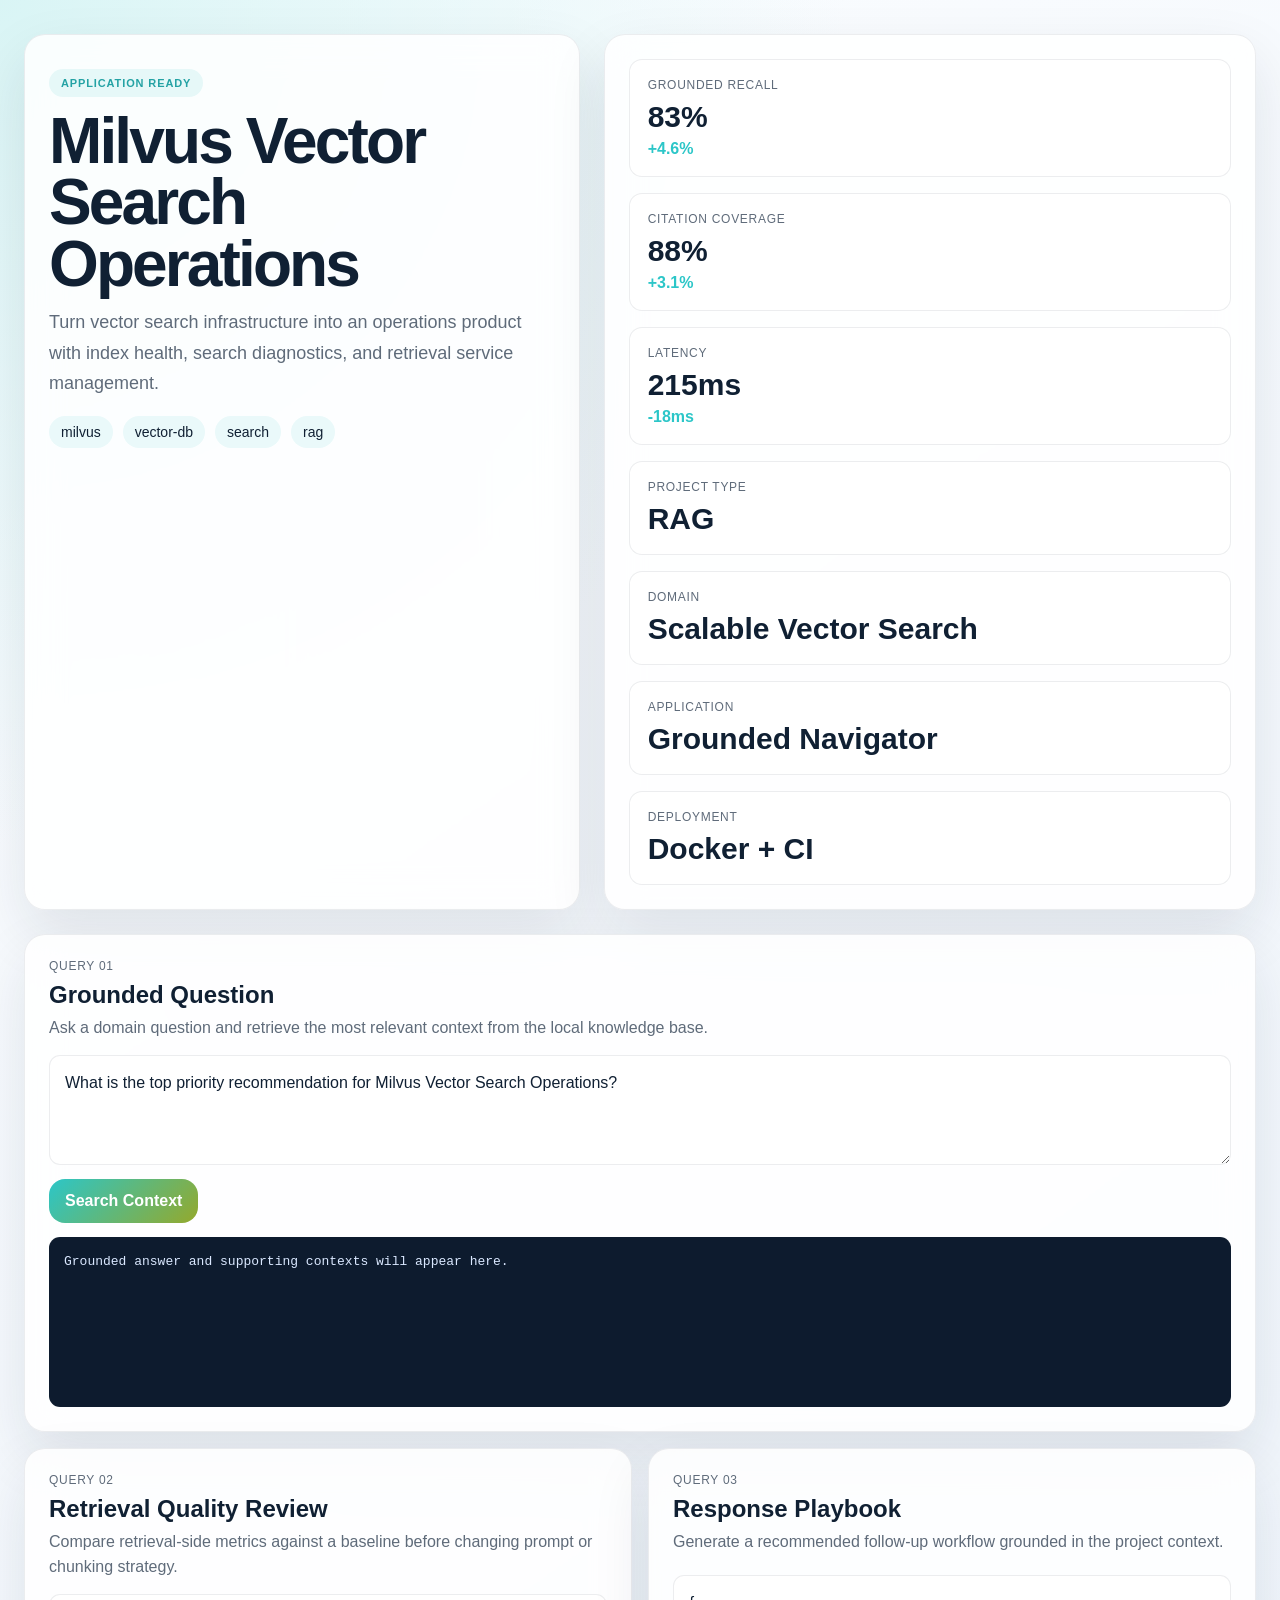
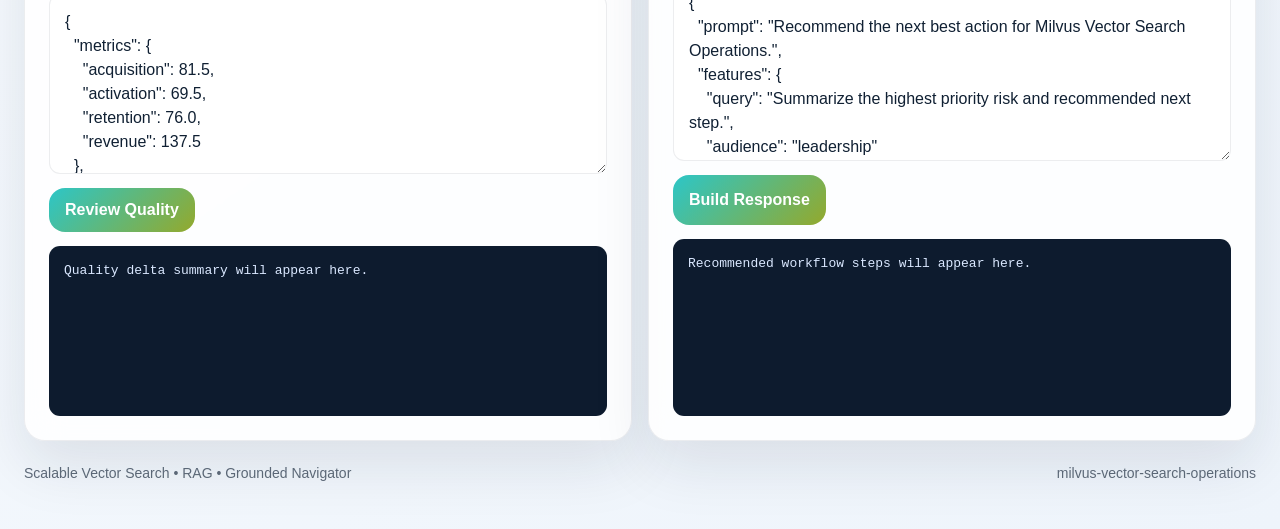
==== src/app/web/index.html @ d9e9bcdb "Publish production-ready portfolio project" ====
<!doctype html>
        <html lang="en">
        <head>
          <meta charset="utf-8">
          <meta name="viewport" content="width=device-width, initial-scale=1">
          <title>Milvus Vector Search Operations</title>
          <link rel="stylesheet" href="./styles.css">
        </head>
        <body class="surface-mist">
          <div class="page layout-rail eyebrow-soft headline-normal modules-2 hero-align-split">
            <section class="hero">
              <div class="panel hero-copy">
                <span class="eyebrow" data-health>Grounded Navigator</span>
                <h1 id="project-title">Milvus Vector Search Operations</h1>
                <p id="project-summary" class="lead">Turn vector search infrastructure into an operations product with index health, search diagnostics, and retrieval service management.</p>
                <ul id="project-tags" class="tag-list">
                  <li>milvus</li><li>vector-db</li><li>search</li><li>rag</li>
                </ul>
              </div>
              <div class="panel hero-side">
                <div class="metric-grid">
                  <article class='card'><span>Grounded Recall</span><strong>83%</strong><em>+4.6%</em></article>
<article class='card'><span>Citation Coverage</span><strong>88%</strong><em>+3.1%</em></article>
<article class='card'><span>Latency</span><strong>215ms</strong><em>-18ms</em></article>
                </div>
                <div class="mini-grid">
                  <article class='mini-card'><span>Project Type</span><strong>RAG</strong></article><article class='mini-card'><span>Domain</span><strong>Scalable Vector Search</strong></article><article class='mini-card'><span>Application</span><strong>Grounded Navigator</strong></article><article class='mini-card'><span>Deployment</span><strong>Docker + CI</strong></article>
                </div>
              </div>
            </section>
            <section class="app-grid">
              <article class="panel module js-module span-wide">
  <div class="module-header">
    <span>Query 01</span>
    <h2>Grounded Question</h2>
    <p>Ask a domain question and retrieve the most relevant context from the local knowledge base.</p>
  </div>
  <textarea class="js-input module-input-text">What is the top priority recommendation for Milvus Vector Search Operations?</textarea>
  <div class="button-row">
    <button class="js-run" data-endpoint="/query" data-input-mode="text">Search Context</button>
  </div>
  <pre class="js-output">Grounded answer and supporting contexts will appear here.</pre>
</article>
<article class="panel module js-module span-normal">
          <div class="module-header">
            <span>Query 02</span>
            <h2>Retrieval Quality Review</h2>
            <p>Compare retrieval-side metrics against a baseline before changing prompt or chunking strategy.</p>
          </div>
          <textarea class="js-input">{
  &quot;metrics&quot;: {
    &quot;acquisition&quot;: 81.5,
    &quot;activation&quot;: 69.5,
    &quot;retention&quot;: 76.0,
    &quot;revenue&quot;: 137.5
  },
  &quot;baseline&quot;: {
    &quot;acquisition&quot;: 74.98,
    &quot;activation&quot;: 63.94,
    &quot;retention&quot;: 69.92,
    &quot;revenue&quot;: 126.5
  }
}</textarea>
          <div class="button-row">
            <button class="js-run" data-endpoint="/analyze" data-input-mode="json">Review Quality</button>
          </div>
          <pre class="js-output">Quality delta summary will appear here.</pre>
        </article>
<article class="panel module js-module span-normal">
          <div class="module-header">
            <span>Query 03</span>
            <h2>Response Playbook</h2>
            <p>Generate a recommended follow-up workflow grounded in the project context.</p>
          </div>
          <textarea class="js-input">{
  &quot;prompt&quot;: &quot;Recommend the next best action for Milvus Vector Search Operations.&quot;,
  &quot;features&quot;: {
    &quot;query&quot;: &quot;Summarize the highest priority risk and recommended next step.&quot;,
    &quot;audience&quot;: &quot;leadership&quot;
  },
  &quot;metrics&quot;: {
    &quot;acquisition&quot;: 81.5,
    &quot;activation&quot;: 69.5,
    &quot;retention&quot;: 76.0,
    &quot;revenue&quot;: 137.5
  }
}</textarea>
          <div class="button-row">
            <button class="js-run" data-endpoint="/recommend" data-input-mode="json">Build Response</button>
          </div>
          <pre class="js-output">Recommended workflow steps will appear here.</pre>
        </article>
            </section>
            <footer class="footer">
              <span>Scalable Vector Search • RAG • Grounded Navigator</span>
              <span>milvus-vector-search-operations</span>
            </footer>
          </div>
          <script id="bootstrap-data" type="application/json">{"project": {"slug": "milvus-vector-search-operations", "title": "Milvus Vector Search Operations", "project_type": "rag", "domain": "Scalable Vector Search", "summary": "Turn vector search infrastructure into an operations product with index health, search diagnostics, and retrieval service management.", "tags": ["milvus", "vector-db", "search", "rag"]}, "app_archetype": "navigator", "ui_profile": {"layout": "rail", "surface": "mist", "font_stack": "\"Space Grotesk\", \"Segoe UI\", sans-serif", "radius": 21, "shadow": 59, "eyebrow_style": "soft", "module_columns": 2, "hero_align": "split", "headline_mode": "normal"}, "app_modules": [{"label": "Query 01", "title": "Grounded Question", "description": "Ask a domain question and retrieve the most relevant context from the local knowledge base.", "endpoint": "/query", "input_mode": "text", "cta": "Search Context", "prefill": "What is the top priority recommendation for Milvus Vector Search Operations?", "hint": "Grounded answer and supporting contexts will appear here.", "span": "wide"}, {"label": "Query 02", "title": "Retrieval Quality Review", "description": "Compare retrieval-side metrics against a baseline before changing prompt or chunking strategy.", "endpoint": "/analyze", "input_mode": "json", "cta": "Review Quality", "prefill": "{\n  \"metrics\": {\n    \"acquisition\": 81.5,\n    \"activation\": 69.5,\n    \"retention\": 76.0,\n    \"revenue\": 137.5\n  },\n  \"baseline\": {\n    \"acquisition\": 74.98,\n    \"activation\": 63.94,\n    \"retention\": 69.92,\n    \"revenue\": 126.5\n  }\n}", "hint": "Quality delta summary will appear here.", "span": "normal"}, {"label": "Query 03", "title": "Response Playbook", "description": "Generate a recommended follow-up workflow grounded in the project context.", "endpoint": "/recommend", "input_mode": "json", "cta": "Build Response", "prefill": "{\n  \"prompt\": \"Recommend the next best action for Milvus Vector Search Operations.\",\n  \"features\": {\n    \"query\": \"Summarize the highest priority risk and recommended next step.\",\n    \"audience\": \"leadership\"\n  },\n  \"metrics\": {\n    \"acquisition\": 81.5,\n    \"activation\": 69.5,\n    \"retention\": 76.0,\n    \"revenue\": 137.5\n  }\n}", "hint": "Recommended workflow steps will appear here.", "span": "normal"}], "sample_features": {"query": "Summarize the highest priority risk and recommended next step.", "audience": "leadership"}, "sample_metrics": {"acquisition": 81.5, "activation": 69.5, "retention": 76.0, "revenue": 137.5}, "knowledge_base": ["Milvus Vector Search Operations is positioned as a Scalable Vector Search starter that emphasizes fast iteration, clear documentation, and production-friendly interfaces.", "The primary value proposition is: Turn vector search infrastructure into an operations product with index health, search diagnostics, and retrieval service management.", "Recommended operating model: ship a small API, add observability, validate outputs with stakeholder review, and monitor the top business KPI every week.", "Typical stakeholders include analytics, operations, product, and leadership teams working on milvus, vector-db, search, rag.", "Source paper: Milvus", "Official repo: https://github.com/milvus-io/milvus", "Production differentiation focus: Expose retrieval traces and grounding behavior through a product-style interface for scalable vector search.; Add production packaging, docs, health endpoints, and screenshots instead of stopping at a notebook or script.; Turn retrieval quality into something operators can tune and explain to non-ML stakeholders."], "dashboard_metrics": [{"label": "Grounded Recall", "value": "83%", "delta": "+4.6%"}, {"label": "Citation Coverage", "value": "88%", "delta": "+3.1%"}, {"label": "Latency", "value": "215ms", "delta": "-18ms"}]}</script>
          <script src="./app.js"></script>
        </body>
        </html>
---- src/app/web/styles.css ----
:root {
  --accent: #2cc6c8;
  --accent-2: #94a92c;
  --accent-soft: color-mix(in srgb, var(--accent) 18%, white);
  --radius: 21px;
  --shadow-size: 59px;
  --font-stack: "Space Grotesk", "Segoe UI", sans-serif;
  --bg: #f4f7fb;
  --card: rgba(255, 255, 255, 0.86);
  --line: rgba(16, 32, 51, 0.08);
  --ink: #102033;
  --muted: #5f6b7a;
  --output-bg: #0d1b2e;
  --output-ink: #dae8ff;
}
* { box-sizing: border-box; }
html, body { margin: 0; min-height: 100%; }
body {
  font-family: var(--font-stack);
  color: var(--ink);
  background: linear-gradient(145deg, #f8fbff, var(--bg));
}
body.surface-mist {
  --bg: #eef4fb;
  background:
    radial-gradient(circle at top left, color-mix(in srgb, var(--accent) 18%, white), transparent 34%),
    linear-gradient(145deg, #fbfdff, var(--bg));
}
body.surface-aurora {
  --bg: #edf1ff;
  background:
    radial-gradient(circle at 0% 0%, color-mix(in srgb, var(--accent) 22%, white), transparent 38%),
    radial-gradient(circle at 100% 100%, color-mix(in srgb, var(--accent-2) 20%, white), transparent 28%),
    linear-gradient(135deg, #f7f8ff, var(--bg));
}
body.surface-sand {
  --bg: #f5efe8;
  --card: rgba(255, 251, 246, 0.9);
  background:
    linear-gradient(135deg, rgba(255,255,255,0.82), rgba(245, 239, 232, 0.98)),
    radial-gradient(circle at top right, color-mix(in srgb, var(--accent) 16%, white), transparent 32%);
}
body.surface-slate {
  --bg: #ecf0f7;
  --card: rgba(248, 250, 255, 0.88);
  background:
    linear-gradient(160deg, #f7f9fc, var(--bg)),
    radial-gradient(circle at bottom left, color-mix(in srgb, var(--accent-2) 16%, white), transparent 34%);
}
body.surface-paper {
  --bg: #f8f8f4;
  --card: rgba(255,255,255,0.93);
  background:
    linear-gradient(180deg, #fffefb, var(--bg));
}
body.surface-ink {
  --bg: #0f1726;
  --card: rgba(15, 23, 38, 0.88);
  --line: rgba(226, 238, 255, 0.1);
  --ink: #f5f8ff;
  --muted: #b4c0cf;
  --output-bg: rgba(255,255,255,0.06);
  --output-ink: #f5f8ff;
  background:
    radial-gradient(circle at top left, color-mix(in srgb, var(--accent) 28%, transparent), transparent 42%),
    linear-gradient(145deg, #09111d, var(--bg));
}
.page {
  max-width: 1360px;
  margin: 0 auto;
  padding: 34px 24px 48px;
  display: grid;
  gap: 24px;
}
.panel {
  background: var(--card);
  border: 1px solid var(--line);
  border-radius: var(--radius);
  box-shadow: 0 24px var(--shadow-size) rgba(16, 32, 51, 0.1);
  backdrop-filter: blur(18px);
}
.hero {
  display: grid;
  gap: 24px;
}
.hero-copy,
.hero-side,
.module {
  padding: 24px;
}
.eyebrow {
  display: inline-flex;
  align-items: center;
  gap: 8px;
  padding: 8px 12px;
  border-radius: 999px;
  background: var(--accent-soft);
  color: var(--accent);
  text-transform: uppercase;
  letter-spacing: 0.08em;
  font-size: 11px;
  font-weight: 800;
}
.page.eyebrow-outline .eyebrow {
  background: transparent;
  border: 1px solid color-mix(in srgb, var(--accent) 40%, white);
}
.page.eyebrow-soft .eyebrow {
  background: color-mix(in srgb, var(--accent) 12%, white);
  color: color-mix(in srgb, var(--accent) 82%, black);
}
h1 {
  margin: 14px 0 12px;
  font-size: clamp(2.2rem, 5vw, 4.4rem);
  line-height: 0.96;
  letter-spacing: -0.045em;
}
.page.headline-compact h1 { max-width: 10ch; }
.page.headline-tall h1 { line-height: 1.03; font-size: clamp(2.4rem, 5vw, 4.8rem); }
.lead {
  margin: 0;
  font-size: 18px;
  line-height: 1.68;
  color: var(--muted);
  max-width: 62ch;
}
.tag-list {
  list-style: none;
  display: flex;
  flex-wrap: wrap;
  gap: 10px;
  margin: 18px 0 0;
  padding: 0;
}
.tag-list li {
  padding: 8px 12px;
  border-radius: 999px;
  background: color-mix(in srgb, var(--accent) 10%, white);
  color: var(--ink);
  font-size: 14px;
}
.hero-side {
  display: grid;
  gap: 16px;
}
.metric-grid,
.mini-grid,
.app-grid {
  display: grid;
  gap: 16px;
}
.card,
.mini-card {
  background: color-mix(in srgb, var(--card) 92%, white);
  border: 1px solid var(--line);
  border-radius: calc(var(--radius) - 8px);
  padding: 18px;
}
.card span,
.mini-card span,
.module-header span {
  display: block;
  color: var(--muted);
  text-transform: uppercase;
  letter-spacing: 0.06em;
  font-size: 12px;
}
.card strong,
.mini-card strong {
  display: block;
  margin-top: 8px;
  font-size: 30px;
}
.card em {
  display: inline-block;
  margin-top: 6px;
  font-style: normal;
  color: var(--accent);
  font-weight: 700;
}
.module {
  display: grid;
  gap: 14px;
}
.module-header h2 {
  margin: 8px 0 6px;
  font-size: 24px;
}
.module-header p {
  margin: 0;
  color: var(--muted);
  line-height: 1.6;
}
textarea,
button {
  font: inherit;
}
textarea {
  width: 100%;
  min-height: 180px;
  resize: vertical;
  border: 1px solid var(--line);
  border-radius: calc(var(--radius) - 10px);
  padding: 15px;
  background: rgba(255,255,255,0.82);
  color: var(--ink);
  line-height: 1.5;
}
body.surface-ink textarea {
  background: rgba(255,255,255,0.05);
}
.module-input-text {
  min-height: 110px;
}
.button-row {
  display: flex;
  flex-wrap: wrap;
  gap: 10px;
}
button {
  border: 0;
  border-radius: 16px;
  background: linear-gradient(135deg, var(--accent), var(--accent-2));
  color: white;
  padding: 13px 16px;
  font-weight: 700;
  cursor: pointer;
}
pre {
  margin: 0;
  white-space: pre-wrap;
  word-break: break-word;
  background: var(--output-bg);
  color: var(--output-ink);
  border-radius: calc(var(--radius) - 10px);
  padding: 15px;
  min-height: 170px;
  line-height: 1.58;
  font-size: 13px;
  overflow: auto;
}
.footer {
  display: flex;
  justify-content: space-between;
  color: var(--muted);
  font-size: 14px;
}
.page.layout-horizon .hero {
  grid-template-columns: 1.45fr 1fr;
  align-items: stretch;
}
.page.layout-horizon.modules-2 .app-grid,
.page.layout-horizon.modules-3 .app-grid {
  grid-template-columns: repeat(3, minmax(0, 1fr));
}
.page.layout-rail .hero {
  grid-template-columns: 0.92fr 1.08fr;
}
.page.layout-rail .hero-copy {
  padding-top: 34px;
}
.page.layout-rail .app-grid {
  grid-template-columns: repeat(2, minmax(0, 1fr));
}
.page.layout-folio .hero {
  grid-template-columns: 1fr;
}
.page.layout-folio .hero-copy {
  text-align: center;
}
.page.layout-folio .lead {
  margin-inline: auto;
}
.page.layout-folio .tag-list {
  justify-content: center;
}
.page.layout-folio .metric-grid {
  grid-template-columns: repeat(3, minmax(0, 1fr));
}
.page.layout-folio .mini-grid {
  grid-template-columns: repeat(4, minmax(0, 1fr));
}
.page.layout-folio .app-grid {
  grid-template-columns: repeat(2, minmax(0, 1fr));
}
.page.layout-board .hero {
  grid-template-columns: 1fr;
}
.page.layout-board .hero-side {
  grid-template-columns: 1.2fr 0.8fr;
  align-items: start;
}
.page.layout-board .metric-grid {
  grid-template-columns: repeat(3, minmax(0, 1fr));
}
.page.layout-board .app-grid {
  grid-template-columns: repeat(4, minmax(0, 1fr));
}
.page.layout-stack .hero {
  grid-template-columns: 1fr;
}
.page.layout-stack .hero-side {
  grid-template-columns: repeat(2, minmax(0, 1fr));
}
.page.layout-stack .app-grid {
  grid-template-columns: repeat(3, minmax(0, 1fr));
}
.page.layout-console .hero {
  grid-template-columns: 1.1fr 0.9fr;
}
.page.layout-console .panel,
.page.layout-console .card,
.page.layout-console .mini-card {
  border-radius: 18px;
}
.page.modules-2 .app-grid {
  grid-template-columns: repeat(2, minmax(0, 1fr));
}
.module.span-wide {
  grid-column: span 2;
}
.hero-align-center .hero-copy {
  text-align: center;
}
.hero-align-center .lead,
.hero-align-center .tag-list {
  margin-inline: auto;
  justify-content: center;
}
@media (max-width: 1120px) {
  .page.layout-horizon .hero,
  .page.layout-rail .hero,
  .page.layout-console .hero,
  .page.layout-board .hero-side,
  .page.layout-folio .mini-grid,
  .page.layout-stack .hero-side,
  .page.modules-2 .app-grid,
  .page.layout-board .app-grid,
  .page.layout-stack .app-grid,
  .page.layout-horizon.modules-3 .app-grid,
  .page.layout-folio .app-grid {
    grid-template-columns: 1fr;
  }
  .module.span-wide {
    grid-column: auto;
  }
}
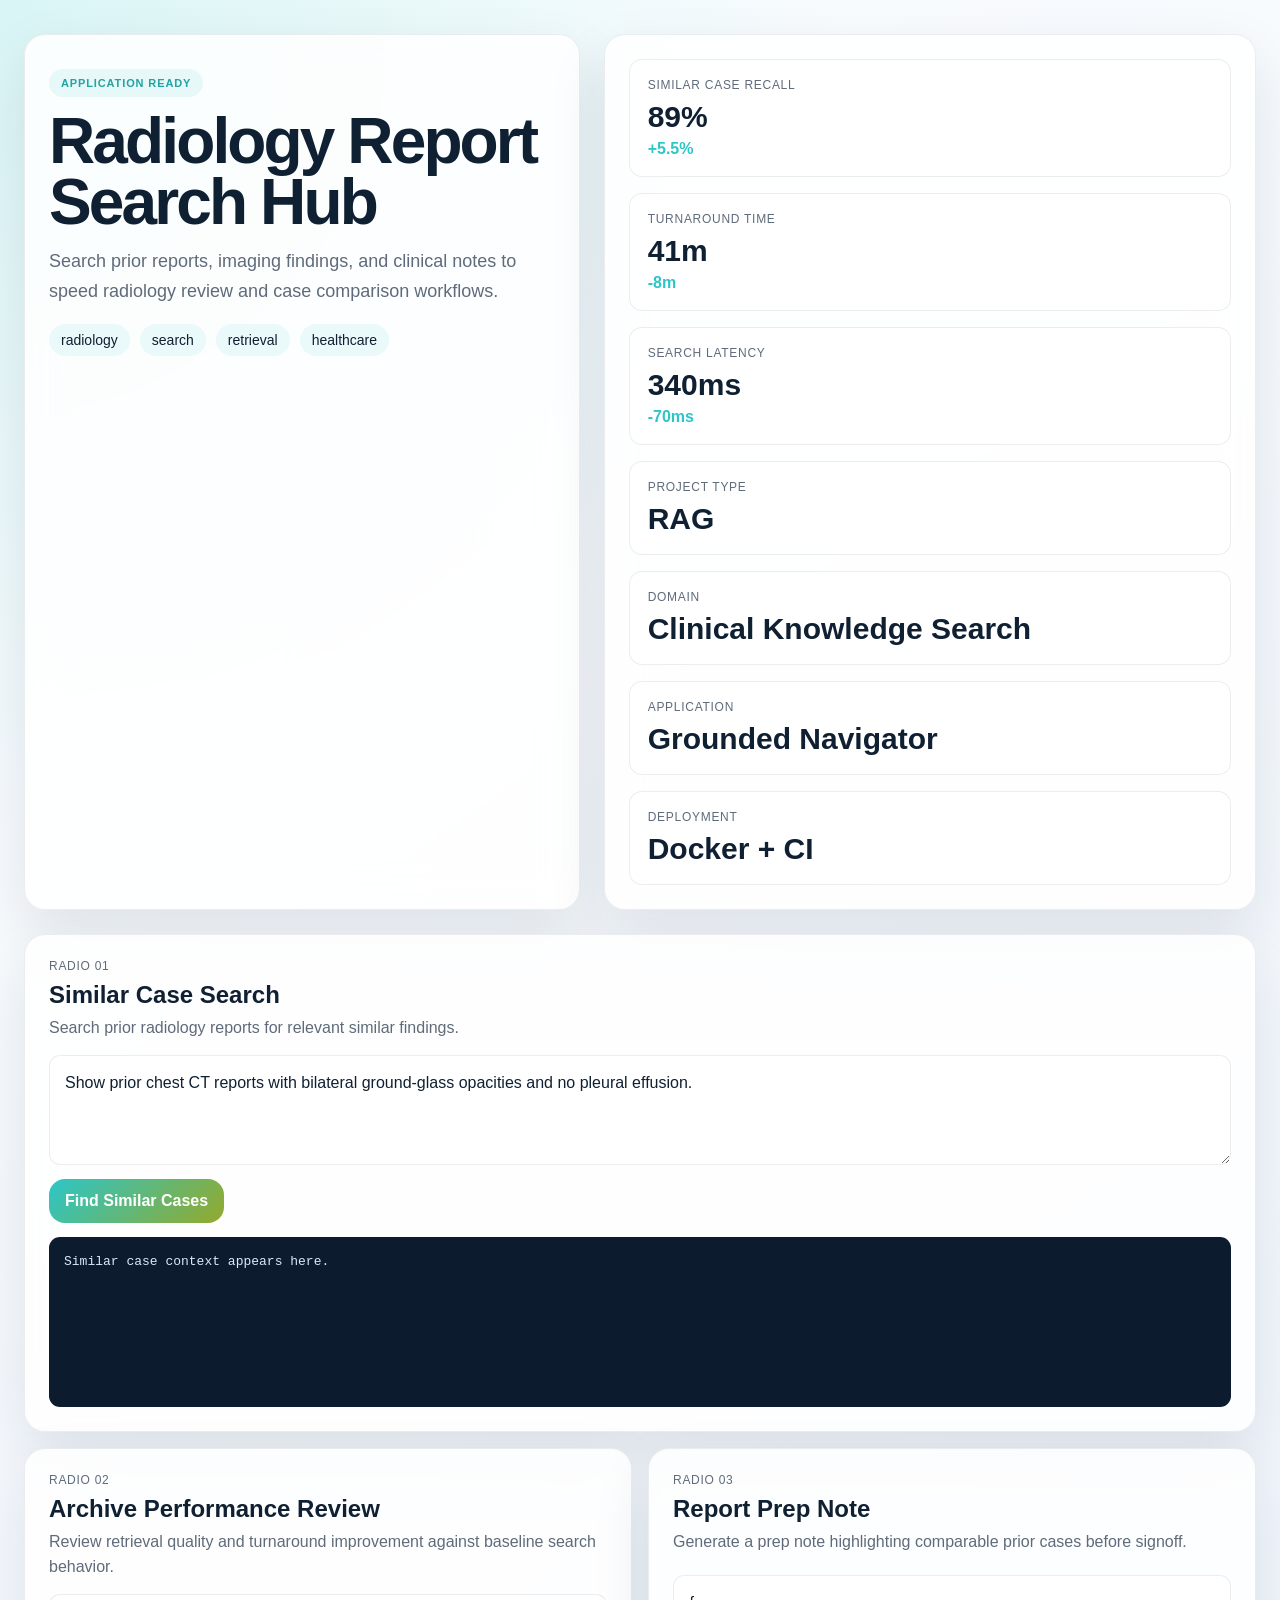
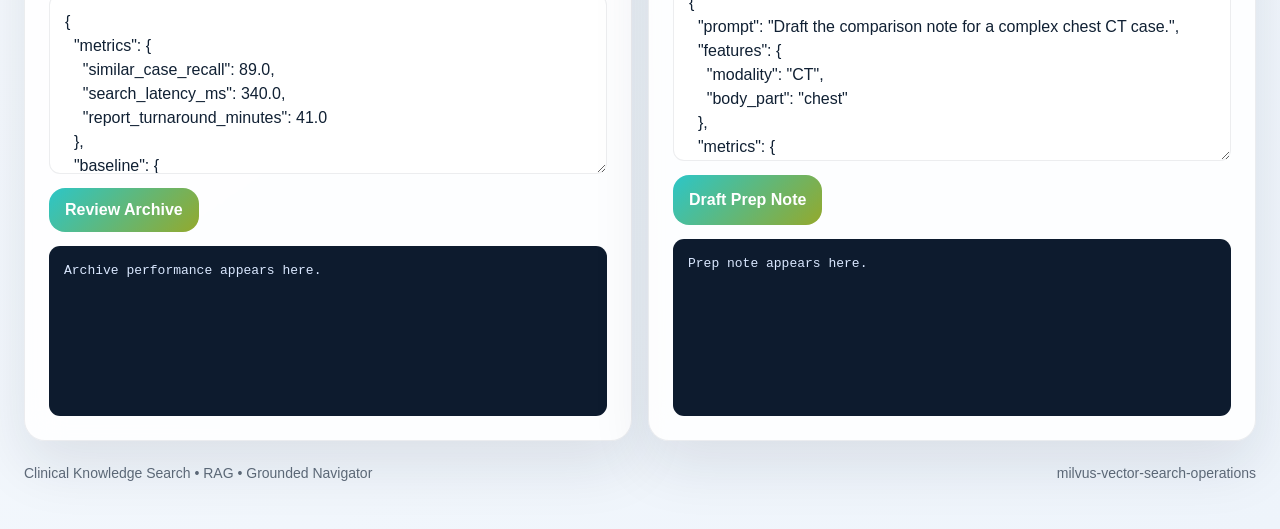
==== commit 381d5fdd: "Publish production-ready portfolio project" ====
--- a/src/app/web/index.html
+++ b/src/app/web/index.html
@@ -4,7 +4,7 @@
         <head>
           <meta charset="utf-8">
           <meta name="viewport" content="width=device-width, initial-scale=1">
-          <title>Milvus Vector Search Operations</title>
+          <title>Radiology Report Search Hub</title>
           <link rel="stylesheet" href="./styles.css">
         </head>
         <body class="surface-mist">
@@ -12,92 +12,88 @@
             <section class="hero">
               <div class="panel hero-copy">
                 <span class="eyebrow" data-health>Grounded Navigator</span>
-                <h1 id="project-title">Milvus Vector Search Operations</h1>
-                <p id="project-summary" class="lead">Turn vector search infrastructure into an operations product with index health, search diagnostics, and retrieval service management.</p>
+                <h1 id="project-title">Radiology Report Search Hub</h1>
+                <p id="project-summary" class="lead">Search prior reports, imaging findings, and clinical notes to speed radiology review and case comparison workflows.</p>
                 <ul id="project-tags" class="tag-list">
-                  <li>milvus</li><li>vector-db</li><li>search</li><li>rag</li>
+                  <li>radiology</li><li>search</li><li>retrieval</li><li>healthcare</li>
                 </ul>
               </div>
               <div class="panel hero-side">
                 <div class="metric-grid">
-                  <article class='card'><span>Grounded Recall</span><strong>83%</strong><em>+4.6%</em></article>
-<article class='card'><span>Citation Coverage</span><strong>88%</strong><em>+3.1%</em></article>
-<article class='card'><span>Latency</span><strong>215ms</strong><em>-18ms</em></article>
+                  <article class='card'><span>Similar Case Recall</span><strong>89%</strong><em>+5.5%</em></article>
+<article class='card'><span>Turnaround Time</span><strong>41m</strong><em>-8m</em></article>
+<article class='card'><span>Search Latency</span><strong>340ms</strong><em>-70ms</em></article>
                 </div>
                 <div class="mini-grid">
-                  <article class='mini-card'><span>Project Type</span><strong>RAG</strong></article><article class='mini-card'><span>Domain</span><strong>Scalable Vector Search</strong></article><article class='mini-card'><span>Application</span><strong>Grounded Navigator</strong></article><article class='mini-card'><span>Deployment</span><strong>Docker + CI</strong></article>
+                  <article class='mini-card'><span>Project Type</span><strong>RAG</strong></article><article class='mini-card'><span>Domain</span><strong>Clinical Knowledge Search</strong></article><article class='mini-card'><span>Application</span><strong>Grounded Navigator</strong></article><article class='mini-card'><span>Deployment</span><strong>Docker + CI</strong></article>
                 </div>
               </div>
             </section>
             <section class="app-grid">
               <article class="panel module js-module span-wide">
   <div class="module-header">
-    <span>Query 01</span>
-    <h2>Grounded Question</h2>
-    <p>Ask a domain question and retrieve the most relevant context from the local knowledge base.</p>
+    <span>Radio 01</span>
+    <h2>Similar Case Search</h2>
+    <p>Search prior radiology reports for relevant similar findings.</p>
   </div>
-  <textarea class="js-input module-input-text">What is the top priority recommendation for Milvus Vector Search Operations?</textarea>
+  <textarea class="js-input module-input-text">Show prior chest CT reports with bilateral ground-glass opacities and no pleural effusion.</textarea>
   <div class="button-row">
-    <button class="js-run" data-endpoint="/query" data-input-mode="text">Search Context</button>
+    <button class="js-run" data-endpoint="/query" data-input-mode="text">Find Similar Cases</button>
   </div>
-  <pre class="js-output">Grounded answer and supporting contexts will appear here.</pre>
+  <pre class="js-output">Similar case context appears here.</pre>
 </article>
 <article class="panel module js-module span-normal">
           <div class="module-header">
-            <span>Query 02</span>
-            <h2>Retrieval Quality Review</h2>
-            <p>Compare retrieval-side metrics against a baseline before changing prompt or chunking strategy.</p>
+            <span>Radio 02</span>
+            <h2>Archive Performance Review</h2>
+            <p>Review retrieval quality and turnaround improvement against baseline search behavior.</p>
           </div>
           <textarea class="js-input">{
   &quot;metrics&quot;: {
-    &quot;acquisition&quot;: 81.5,
-    &quot;activation&quot;: 69.5,
-    &quot;retention&quot;: 76.0,
-    &quot;revenue&quot;: 137.5
+    &quot;similar_case_recall&quot;: 89.0,
+    &quot;search_latency_ms&quot;: 340.0,
+    &quot;report_turnaround_minutes&quot;: 41.0
   },
   &quot;baseline&quot;: {
-    &quot;acquisition&quot;: 74.98,
-    &quot;activation&quot;: 63.94,
-    &quot;retention&quot;: 69.92,
-    &quot;revenue&quot;: 126.5
+    &quot;similar_case_recall&quot;: 83.5,
+    &quot;search_latency_ms&quot;: 410.0,
+    &quot;report_turnaround_minutes&quot;: 49.0
   }
 }</textarea>
           <div class="button-row">
-            <button class="js-run" data-endpoint="/analyze" data-input-mode="json">Review Quality</button>
+            <button class="js-run" data-endpoint="/analyze" data-input-mode="json">Review Archive</button>
           </div>
-          <pre class="js-output">Quality delta summary will appear here.</pre>
+          <pre class="js-output">Archive performance appears here.</pre>
         </article>
 <article class="panel module js-module span-normal">
           <div class="module-header">
-            <span>Query 03</span>
-            <h2>Response Playbook</h2>
-            <p>Generate a recommended follow-up workflow grounded in the project context.</p>
+            <span>Radio 03</span>
+            <h2>Report Prep Note</h2>
+            <p>Generate a prep note highlighting comparable prior cases before signoff.</p>
           </div>
           <textarea class="js-input">{
-  &quot;prompt&quot;: &quot;Recommend the next best action for Milvus Vector Search Operations.&quot;,
+  &quot;prompt&quot;: &quot;Draft the comparison note for a complex chest CT case.&quot;,
   &quot;features&quot;: {
-    &quot;query&quot;: &quot;Summarize the highest priority risk and recommended next step.&quot;,
-    &quot;audience&quot;: &quot;leadership&quot;
+    &quot;modality&quot;: &quot;CT&quot;,
+    &quot;body_part&quot;: &quot;chest&quot;
   },
   &quot;metrics&quot;: {
-    &quot;acquisition&quot;: 81.5,
-    &quot;activation&quot;: 69.5,
-    &quot;retention&quot;: 76.0,
-    &quot;revenue&quot;: 137.5
+    &quot;similar_case_recall&quot;: 0.89,
+    &quot;report_turnaround_minutes&quot;: 41.0
   }
 }</textarea>
           <div class="button-row">
-            <button class="js-run" data-endpoint="/recommend" data-input-mode="json">Build Response</button>
+            <button class="js-run" data-endpoint="/recommend" data-input-mode="json">Draft Prep Note</button>
           </div>
-          <pre class="js-output">Recommended workflow steps will appear here.</pre>
+          <pre class="js-output">Prep note appears here.</pre>
         </article>
             </section>
             <footer class="footer">
-              <span>Scalable Vector Search • RAG • Grounded Navigator</span>
+              <span>Clinical Knowledge Search • RAG • Grounded Navigator</span>
               <span>milvus-vector-search-operations</span>
             </footer>
           </div>
-          <script id="bootstrap-data" type="application/json">{"project": {"slug": "milvus-vector-search-operations", "title": "Milvus Vector Search Operations", "project_type": "rag", "domain": "Scalable Vector Search", "summary": "Turn vector search infrastructure into an operations product with index health, search diagnostics, and retrieval service management.", "tags": ["milvus", "vector-db", "search", "rag"]}, "app_archetype": "navigator", "ui_profile": {"layout": "rail", "surface": "mist", "font_stack": "\"Space Grotesk\", \"Segoe UI\", sans-serif", "radius": 21, "shadow": 59, "eyebrow_style": "soft", "module_columns": 2, "hero_align": "split", "headline_mode": "normal"}, "app_modules": [{"label": "Query 01", "title": "Grounded Question", "description": "Ask a domain question and retrieve the most relevant context from the local knowledge base.", "endpoint": "/query", "input_mode": "text", "cta": "Search Context", "prefill": "What is the top priority recommendation for Milvus Vector Search Operations?", "hint": "Grounded answer and supporting contexts will appear here.", "span": "wide"}, {"label": "Query 02", "title": "Retrieval Quality Review", "description": "Compare retrieval-side metrics against a baseline before changing prompt or chunking strategy.", "endpoint": "/analyze", "input_mode": "json", "cta": "Review Quality", "prefill": "{\n  \"metrics\": {\n    \"acquisition\": 81.5,\n    \"activation\": 69.5,\n    \"retention\": 76.0,\n    \"revenue\": 137.5\n  },\n  \"baseline\": {\n    \"acquisition\": 74.98,\n    \"activation\": 63.94,\n    \"retention\": 69.92,\n    \"revenue\": 126.5\n  }\n}", "hint": "Quality delta summary will appear here.", "span": "normal"}, {"label": "Query 03", "title": "Response Playbook", "description": "Generate a recommended follow-up workflow grounded in the project context.", "endpoint": "/recommend", "input_mode": "json", "cta": "Build Response", "prefill": "{\n  \"prompt\": \"Recommend the next best action for Milvus Vector Search Operations.\",\n  \"features\": {\n    \"query\": \"Summarize the highest priority risk and recommended next step.\",\n    \"audience\": \"leadership\"\n  },\n  \"metrics\": {\n    \"acquisition\": 81.5,\n    \"activation\": 69.5,\n    \"retention\": 76.0,\n    \"revenue\": 137.5\n  }\n}", "hint": "Recommended workflow steps will appear here.", "span": "normal"}], "sample_features": {"query": "Summarize the highest priority risk and recommended next step.", "audience": "leadership"}, "sample_metrics": {"acquisition": 81.5, "activation": 69.5, "retention": 76.0, "revenue": 137.5}, "knowledge_base": ["Milvus Vector Search Operations is positioned as a Scalable Vector Search starter that emphasizes fast iteration, clear documentation, and production-friendly interfaces.", "The primary value proposition is: Turn vector search infrastructure into an operations product with index health, search diagnostics, and retrieval service management.", "Recommended operating model: ship a small API, add observability, validate outputs with stakeholder review, and monitor the top business KPI every week.", "Typical stakeholders include analytics, operations, product, and leadership teams working on milvus, vector-db, search, rag.", "Source paper: Milvus", "Official repo: https://github.com/milvus-io/milvus", "Production differentiation focus: Expose retrieval traces and grounding behavior through a product-style interface for scalable vector search.; Add production packaging, docs, health endpoints, and screenshots instead of stopping at a notebook or script.; Turn retrieval quality into something operators can tune and explain to non-ML stakeholders."], "dashboard_metrics": [{"label": "Grounded Recall", "value": "83%", "delta": "+4.6%"}, {"label": "Citation Coverage", "value": "88%", "delta": "+3.1%"}, {"label": "Latency", "value": "215ms", "delta": "-18ms"}]}</script>
+          <script id="bootstrap-data" type="application/json">{"project": {"slug": "milvus-vector-search-operations", "title": "Radiology Report Search Hub", "project_type": "rag", "domain": "Clinical Knowledge Search", "summary": "Search prior reports, imaging findings, and clinical notes to speed radiology review and case comparison workflows.", "tags": ["radiology", "search", "retrieval", "healthcare"]}, "app_archetype": "navigator", "ui_profile": {"layout": "rail", "surface": "mist", "font_stack": "\"Space Grotesk\", \"Segoe UI\", sans-serif", "radius": 21, "shadow": 59, "eyebrow_style": "soft", "module_columns": 2, "hero_align": "split", "headline_mode": "normal"}, "app_modules": [{"label": "Radio 01", "title": "Similar Case Search", "description": "Search prior radiology reports for relevant similar findings.", "endpoint": "/query", "input_mode": "text", "cta": "Find Similar Cases", "prefill": "Show prior chest CT reports with bilateral ground-glass opacities and no pleural effusion.", "hint": "Similar case context appears here.", "span": "wide"}, {"label": "Radio 02", "title": "Archive Performance Review", "description": "Review retrieval quality and turnaround improvement against baseline search behavior.", "endpoint": "/analyze", "input_mode": "json", "cta": "Review Archive", "prefill": "{\n  \"metrics\": {\n    \"similar_case_recall\": 89.0,\n    \"search_latency_ms\": 340.0,\n    \"report_turnaround_minutes\": 41.0\n  },\n  \"baseline\": {\n    \"similar_case_recall\": 83.5,\n    \"search_latency_ms\": 410.0,\n    \"report_turnaround_minutes\": 49.0\n  }\n}", "hint": "Archive performance appears here.", "span": "normal"}, {"label": "Radio 03", "title": "Report Prep Note", "description": "Generate a prep note highlighting comparable prior cases before signoff.", "endpoint": "/recommend", "input_mode": "json", "cta": "Draft Prep Note", "prefill": "{\n  \"prompt\": \"Draft the comparison note for a complex chest CT case.\",\n  \"features\": {\n    \"modality\": \"CT\",\n    \"body_part\": \"chest\"\n  },\n  \"metrics\": {\n    \"similar_case_recall\": 0.89,\n    \"report_turnaround_minutes\": 41.0\n  }\n}", "hint": "Prep note appears here.", "span": "normal"}], "sample_features": {"modality": "CT", "body_part": "chest", "finding_complexity": "high", "archive_size_m": 3.2, "urgent_case": true}, "sample_metrics": {"similar_case_recall": 0.89, "search_latency_ms": 340, "report_turnaround_minutes": 41.0, "wording_reuse_gain": 0.27}, "knowledge_base": ["User: radiologists comparing current cases to prior findings.", "Primary pain: prior report retrieval is slow when case similarity is buried in large archives.", "Decision output: retrieve similar findings and recommended report context.", "Business impact: faster turnaround and more consistent reporting."], "dashboard_metrics": [{"label": "Similar Case Recall", "value": "89%", "delta": "+5.5%"}, {"label": "Turnaround Time", "value": "41m", "delta": "-8m"}, {"label": "Search Latency", "value": "340ms", "delta": "-70ms"}]}</script>
           <script src="./app.js"></script>
         </body>
         </html>
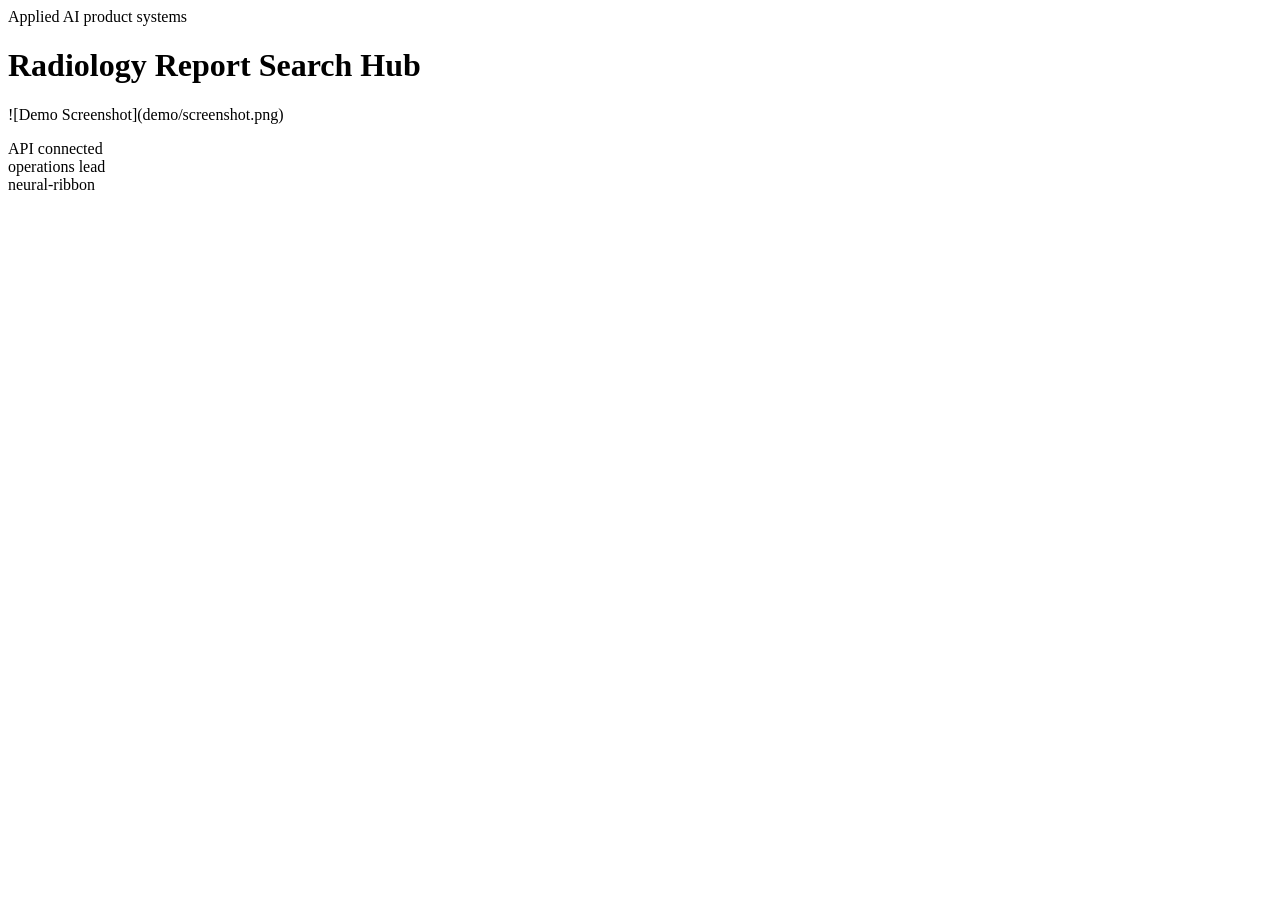
==== commit ecec549f: "Upgrade to production-grade app scaffold and 3D landing page" ====
--- a/src/app/web/index.html
+++ b/src/app/web/index.html
@@ -1,99 +1,29 @@
-
-        <!doctype html>
-        <html lang="en">
-        <head>
-          <meta charset="utf-8">
-          <meta name="viewport" content="width=device-width, initial-scale=1">
-          <title>Radiology Report Search Hub</title>
-          <link rel="stylesheet" href="./styles.css">
-        </head>
-        <body class="surface-mist">
-          <div class="page layout-rail eyebrow-soft headline-normal modules-2 hero-align-split">
-            <section class="hero">
-              <div class="panel hero-copy">
-                <span class="eyebrow" data-health>Grounded Navigator</span>
-                <h1 id="project-title">Radiology Report Search Hub</h1>
-                <p id="project-summary" class="lead">Search prior reports, imaging findings, and clinical notes to speed radiology review and case comparison workflows.</p>
-                <ul id="project-tags" class="tag-list">
-                  <li>radiology</li><li>search</li><li>retrieval</li><li>healthcare</li>
-                </ul>
-              </div>
-              <div class="panel hero-side">
-                <div class="metric-grid">
-                  <article class='card'><span>Similar Case Recall</span><strong>89%</strong><em>+5.5%</em></article>
-<article class='card'><span>Turnaround Time</span><strong>41m</strong><em>-8m</em></article>
-<article class='card'><span>Search Latency</span><strong>340ms</strong><em>-70ms</em></article>
-                </div>
-                <div class="mini-grid">
-                  <article class='mini-card'><span>Project Type</span><strong>RAG</strong></article><article class='mini-card'><span>Domain</span><strong>Clinical Knowledge Search</strong></article><article class='mini-card'><span>Application</span><strong>Grounded Navigator</strong></article><article class='mini-card'><span>Deployment</span><strong>Docker + CI</strong></article>
-                </div>
-              </div>
-            </section>
-            <section class="app-grid">
-              <article class="panel module js-module span-wide">
-  <div class="module-header">
-    <span>Radio 01</span>
-    <h2>Similar Case Search</h2>
-    <p>Search prior radiology reports for relevant similar findings.</p>
+<!DOCTYPE html>
+<html lang="en">
+<head>
+  <meta charset="UTF-8" />
+  <meta name="viewport" content="width=device-width, initial-scale=1.0" />
+  <title>Radiology Report Search Hub App</title>
+  <link rel="stylesheet" href="/assets/styles.css" />
+</head>
+<body>
+  <div id="scene" class="app-scene">
+    <header class="shell hero">
+      <div>
+        <span class="eyebrow">Applied AI product systems</span>
+        <h1>Radiology Report Search Hub</h1>
+        <p>![Demo Screenshot](demo/screenshot.png)</p>
+      </div>
+      <aside class="status-card">
+        <div class="pill">API connected</div>
+        <div class="pill">operations lead</div>
+        <div class="pill">neural-ribbon</div>
+      </aside>
+    </header>
+    <section id="metrics" class="grid metrics"></section>
+    <section id="signals" class="grid signals"></section>
   </div>
-  <textarea class="js-input module-input-text">Show prior chest CT reports with bilateral ground-glass opacities and no pleural effusion.</textarea>
-  <div class="button-row">
-    <button class="js-run" data-endpoint="/query" data-input-mode="text">Find Similar Cases</button>
-  </div>
-  <pre class="js-output">Similar case context appears here.</pre>
-</article>
-<article class="panel module js-module span-normal">
-          <div class="module-header">
-            <span>Radio 02</span>
-            <h2>Archive Performance Review</h2>
-            <p>Review retrieval quality and turnaround improvement against baseline search behavior.</p>
-          </div>
-          <textarea class="js-input">{
-  &quot;metrics&quot;: {
-    &quot;similar_case_recall&quot;: 89.0,
-    &quot;search_latency_ms&quot;: 340.0,
-    &quot;report_turnaround_minutes&quot;: 41.0
-  },
-  &quot;baseline&quot;: {
-    &quot;similar_case_recall&quot;: 83.5,
-    &quot;search_latency_ms&quot;: 410.0,
-    &quot;report_turnaround_minutes&quot;: 49.0
-  }
-}</textarea>
-          <div class="button-row">
-            <button class="js-run" data-endpoint="/analyze" data-input-mode="json">Review Archive</button>
-          </div>
-          <pre class="js-output">Archive performance appears here.</pre>
-        </article>
-<article class="panel module js-module span-normal">
-          <div class="module-header">
-            <span>Radio 03</span>
-            <h2>Report Prep Note</h2>
-            <p>Generate a prep note highlighting comparable prior cases before signoff.</p>
-          </div>
-          <textarea class="js-input">{
-  &quot;prompt&quot;: &quot;Draft the comparison note for a complex chest CT case.&quot;,
-  &quot;features&quot;: {
-    &quot;modality&quot;: &quot;CT&quot;,
-    &quot;body_part&quot;: &quot;chest&quot;
-  },
-  &quot;metrics&quot;: {
-    &quot;similar_case_recall&quot;: 0.89,
-    &quot;report_turnaround_minutes&quot;: 41.0
-  }
-}</textarea>
-          <div class="button-row">
-            <button class="js-run" data-endpoint="/recommend" data-input-mode="json">Draft Prep Note</button>
-          </div>
-          <pre class="js-output">Prep note appears here.</pre>
-        </article>
-            </section>
-            <footer class="footer">
-              <span>Clinical Knowledge Search • RAG • Grounded Navigator</span>
-              <span>milvus-vector-search-operations</span>
-            </footer>
-          </div>
-          <script id="bootstrap-data" type="application/json">{"project": {"slug": "milvus-vector-search-operations", "title": "Radiology Report Search Hub", "project_type": "rag", "domain": "Clinical Knowledge Search", "summary": "Search prior reports, imaging findings, and clinical notes to speed radiology review and case comparison workflows.", "tags": ["radiology", "search", "retrieval", "healthcare"]}, "app_archetype": "navigator", "ui_profile": {"layout": "rail", "surface": "mist", "font_stack": "\"Space Grotesk\", \"Segoe UI\", sans-serif", "radius": 21, "shadow": 59, "eyebrow_style": "soft", "module_columns": 2, "hero_align": "split", "headline_mode": "normal"}, "app_modules": [{"label": "Radio 01", "title": "Similar Case Search", "description": "Search prior radiology reports for relevant similar findings.", "endpoint": "/query", "input_mode": "text", "cta": "Find Similar Cases", "prefill": "Show prior chest CT reports with bilateral ground-glass opacities and no pleural effusion.", "hint": "Similar case context appears here.", "span": "wide"}, {"label": "Radio 02", "title": "Archive Performance Review", "description": "Review retrieval quality and turnaround improvement against baseline search behavior.", "endpoint": "/analyze", "input_mode": "json", "cta": "Review Archive", "prefill": "{\n  \"metrics\": {\n    \"similar_case_recall\": 89.0,\n    \"search_latency_ms\": 340.0,\n    \"report_turnaround_minutes\": 41.0\n  },\n  \"baseline\": {\n    \"similar_case_recall\": 83.5,\n    \"search_latency_ms\": 410.0,\n    \"report_turnaround_minutes\": 49.0\n  }\n}", "hint": "Archive performance appears here.", "span": "normal"}, {"label": "Radio 03", "title": "Report Prep Note", "description": "Generate a prep note highlighting comparable prior cases before signoff.", "endpoint": "/recommend", "input_mode": "json", "cta": "Draft Prep Note", "prefill": "{\n  \"prompt\": \"Draft the comparison note for a complex chest CT case.\",\n  \"features\": {\n    \"modality\": \"CT\",\n    \"body_part\": \"chest\"\n  },\n  \"metrics\": {\n    \"similar_case_recall\": 0.89,\n    \"report_turnaround_minutes\": 41.0\n  }\n}", "hint": "Prep note appears here.", "span": "normal"}], "sample_features": {"modality": "CT", "body_part": "chest", "finding_complexity": "high", "archive_size_m": 3.2, "urgent_case": true}, "sample_metrics": {"similar_case_recall": 0.89, "search_latency_ms": 340, "report_turnaround_minutes": 41.0, "wording_reuse_gain": 0.27}, "knowledge_base": ["User: radiologists comparing current cases to prior findings.", "Primary pain: prior report retrieval is slow when case similarity is buried in large archives.", "Decision output: retrieve similar findings and recommended report context.", "Business impact: faster turnaround and more consistent reporting."], "dashboard_metrics": [{"label": "Similar Case Recall", "value": "89%", "delta": "+5.5%"}, {"label": "Turnaround Time", "value": "41m", "delta": "-8m"}, {"label": "Search Latency", "value": "340ms", "delta": "-70ms"}]}</script>
-          <script src="./app.js"></script>
-        </body>
-        </html>
+  <script>window.PROJECT_MANIFEST = {"slug": "milvus-vector-search-operations", "title": "Radiology Report Search Hub", "summary": "![Demo Screenshot](demo/screenshot.png)", "domain": "Applied AI product systems", "audience": "operations lead", "promise": "Turn promising technical capability into a production-shaped workflow for real teams.", "hero": ["Production-grade app scaffold with API, CI, tests, Docker, and GitHub Pages landing.", "3D landing surface designed for GitHub Pages and recruiter-friendly storytelling.", "App backend structured for local or container deployment without changing the product narrative."], "kpis": [{"label": "Workflow clarity", "value": "96%", "note": "Operator actions mapped to product stages"}, {"label": "Deployment posture", "value": "API + Docker", "note": "Local and containerized startup paths"}, {"label": "Presentation layer", "value": "3D Pages ready", "note": "Static GitHub landing page included"}], "stages": ["ingest", "validate", "analyze", "decide", "monitor"], "cards": [{"title": "Operator cockpit", "body": "One-screen surface for the operations lead to understand what matters first."}, {"title": "API contract", "body": "Structured endpoints for health, manifest, readiness, and showcase data."}, {"title": "Deployment path", "body": "Repository includes Docker, Compose, CI workflow, and a Pages-ready landing surface."}], "scene": "neural-ribbon", "theme": {"bg": "#0f0c07", "surface": "#1f1811", "ink": "#fff8ef", "muted": "#cab59a", "accent": "#ffb15e", "accent2": "#7ef7d0"}, "pages_url": "https://r-behera.github.io/milvus-vector-search-operations/", "api_examples": {"health": {"status": "ok", "project": "milvus-vector-search-operations"}, "readiness": {"api": "ready", "landing_page": "docs/index.html", "container": "Dockerfile present"}, "signals": [{"name": "Decision coverage", "status": "strong", "detail": "App and landing narrative aligned"}, {"name": "Operator context", "status": "strong", "detail": "Primary user anchored as operations lead"}, {"name": "Delivery path", "status": "ready", "detail": "Pages + containerized app scaffold generated"}]}};</script>
+  <script src="/assets/app.js"></script>
+</body>
+</html>
